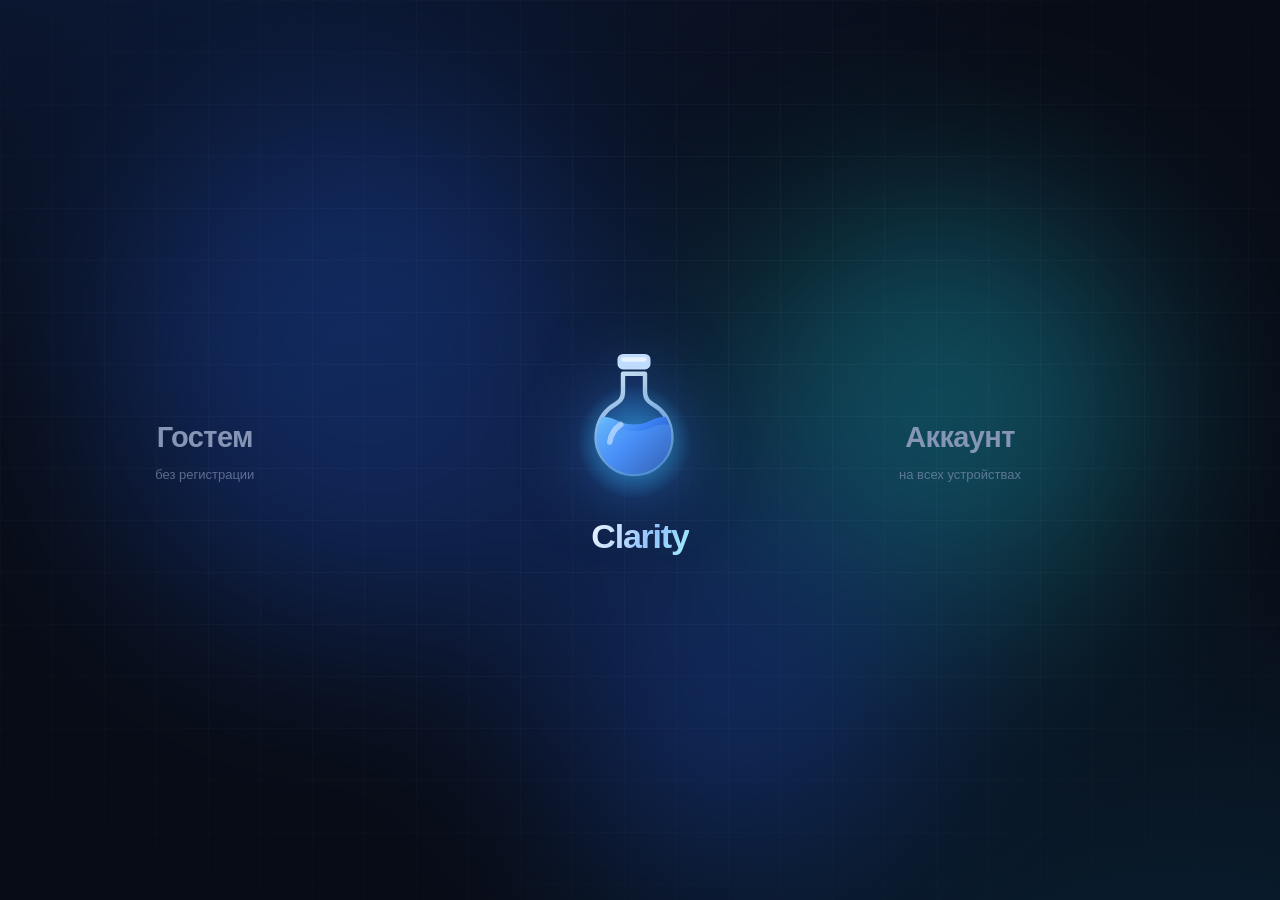
==== index.html @ 14eda7cd "ИИ сам собирает колоду по конспектам и предметам - кнопки сбора: в панели ИИ, на экране предмета и в" ====
<!DOCTYPE html>
<html lang="ru">
<head>
<meta charset="utf-8">
<meta name="viewport" content="width=device-width,initial-scale=1">
<meta http-equiv="Cache-Control" content="no-cache, must-revalidate">
<title>Clarity — конспекты</title>
<link rel="icon" href="favicon.svg" type="image/svg+xml">
<link rel="apple-touch-icon" href="favicon.svg">
<meta name="theme-color" content="#080c16">
<meta name="description" content="Clarity — конспекты по предметам: папки, рисование от руки, файлы, карточки, тесты и ИИ-ассистент.">
<link rel="stylesheet" href="style.css?v=28">
</head>
<body>

<!-- ЗАГРУЗКА -->
<div id="boot" class="boot">
  <svg class="boot-flask" viewBox="0 0 120 148" width="84" height="104">
    <defs>
      <linearGradient id="b-liq" x1="26" y1="58" x2="94" y2="126" gradientUnits="userSpaceOnUse">
        <stop stop-color="#7dd3fc"/><stop offset=".5" stop-color="#3b82f6"/><stop offset="1" stop-color="#1e3a8a"/>
      </linearGradient>
      <clipPath id="b-in">
        <path d="M50 34v16c0 7-3.4 9.4-6.8 11.6a34 34 0 1 0 33.6 0C73.4 59.4 70 57 70 50V34Z"/>
      </clipPath>
    </defs>
    <rect x="45" y="16" width="30" height="14" rx="5" fill="#bfdbfe"/>
    <path d="M50 34v16c0 7-3.4 9.4-6.8 11.6a34 34 0 1 0 33.6 0C73.4 59.4 70 57 70 50V34Z"
          fill="#1e3a8a" fill-opacity=".2" stroke="#93c5fd" stroke-width="4" stroke-linejoin="round"/>
    <g clip-path="url(#b-in)"><rect class="b-fill" x="20" y="140" width="80" height="120" fill="url(#b-liq)"/></g>
  </svg>
  <div class="boot-name">CLARITY</div>
</div>

<!-- ЭКРАН ВХОДА -->
<div id="auth" class="auth">
  <div class="blobs"><i></i><i></i><i></i></div>

  <!-- выбор: гостем или с аккаунтом -->
  <div id="gate" class="gate">
    <button class="half" data-go="guest">
      <span class="half-in"><b>Гостем</b><i>без регистрации</i></span>
    </button>
    <button class="half" data-go="account">
      <span class="half-in"><b>Аккаунт</b><i>на всех устройствах</i></span>
    </button>

    <div class="gate-mid">
      <svg class="flask" viewBox="0 0 120 148" width="132" height="163" aria-hidden="true">
        <defs>
          <linearGradient id="fl-liq" x1="26" y1="58" x2="94" y2="126" gradientUnits="userSpaceOnUse">
            <stop stop-color="#7dd3fc"/><stop offset=".5" stop-color="#3b82f6"/><stop offset="1" stop-color="#1e3a8a"/>
          </linearGradient>
          <linearGradient id="fl-gls" x1="40" y1="20" x2="86" y2="140" gradientUnits="userSpaceOnUse">
            <stop stop-color="#e0f2fe"/><stop offset="1" stop-color="#60a5fa" stop-opacity=".5"/>
          </linearGradient>
          <radialGradient id="fl-halo">
            <stop stop-color="#38bdf8" stop-opacity=".75"/><stop offset="1" stop-color="#38bdf8" stop-opacity="0"/>
          </radialGradient>
          <clipPath id="fl-in">
            <path d="M50 34v16c0 7-3.4 9.4-6.8 11.6a34 34 0 1 0 33.6 0C73.4 59.4 70 57 70 50V34Z"/>
          </clipPath>
        </defs>

        <circle class="halo" cx="60" cy="96" r="52" fill="url(#fl-halo)"/>

        <rect x="45" y="16" width="30" height="14" rx="5" fill="#bfdbfe"/>
        <rect x="48.5" y="19" width="23" height="4" rx="2" fill="#f0f9ff" opacity=".8"/>

        <path d="M50 34v16c0 7-3.4 9.4-6.8 11.6a34 34 0 1 0 33.6 0C73.4 59.4 70 57 70 50V34Z"
              fill="#1e3a8a" fill-opacity=".22" stroke="url(#fl-gls)" stroke-width="4" stroke-linejoin="round"/>

        <g clip-path="url(#fl-in)">
          <g class="wave">
            <path d="M-60 80c15 0 15-7 30-7s15 7 30 7 15-7 30-7 15 7 30 7 15-7 30-7 15 7 30 7v80H-60Z" fill="url(#fl-liq)"/>
          </g>
          <g class="wave wave2">
            <path d="M-60 86c15 0 15-6 30-6s15 6 30 6 15-6 30-6 15 6 30 6 15-6 30-6 15 6 30 6v80H-60Z" fill="#60a5fa" opacity=".35"/>
          </g>
          <circle class="bub b1" cx="48" cy="120" r="4"/>
          <circle class="bub b2" cx="66" cy="120" r="2.6"/>
          <circle class="bub b3" cx="58" cy="120" r="3.2"/>
          <circle class="bub b4" cx="74" cy="120" r="2"/>
        </g>

        <path d="M38 96a23 23 0 0 1 10-16" stroke="#f0f9ff" stroke-width="5" stroke-linecap="round" opacity=".5"/>

        <g class="sparks" fill="#bae6fd">
          <path class="sp s1" d="M99 44l2.2 5.8L107 52l-5.8 2.2L99 60l-2.2-5.8L91 52l5.8-2.2Z"/>
          <path class="sp s2" d="M20 62l1.6 4.4L26 68l-4.4 1.6L20 74l-1.6-4.4L14 68l4.4-1.6Z"/>
          <path class="sp s3" d="M92 116l1.3 3.5 3.5 1.3-3.5 1.3-1.3 3.5-1.3-3.5-3.5-1.3 3.5-1.3Z"/>
        </g>
      </svg>
      <h1>Clarity</h1>
    </div>
  </div>

  <!-- форма -->
  <div id="form" class="auth-card hidden">
    <button id="back" class="back">←</button>
    <div class="tabs">
      <button class="tab on" data-tab="login">Вход</button>
      <button class="tab" data-tab="reg">Регистрация</button>
      <span class="tab-ink"></span>
    </div>

    <div id="g-wrap" class="g-wrap hidden">
      <div id="g-btn"></div>
      <div class="or"><span>или почтой</span></div>
    </div>

    <label class="fld"><span>Почта</span>
      <input id="auth-login" type="email" autocomplete="email"></label>
    <label class="fld"><span>Пароль</span>
      <input id="auth-pass" type="password" autocomplete="current-password"></label>
    <button id="btn-login" class="primary wide">Войти</button>
    <button id="btn-register" class="primary wide hidden">Создать аккаунт</button>
    <div id="auth-err" class="err"></div>
    <p class="tiny">Продолжая, вы принимаете
      <a href="terms.html" target="_blank">пользовательское соглашение</a></p>
  </div>
</div>

<!-- ПРИЛОЖЕНИЕ -->
<div id="app" class="app hidden">
  <aside class="sidebar">
    <div class="side-head">
      <span class="brand"><img src="logo.svg" alt="" width="18" height="18"><b>Clarity</b></span>
      <span id="who" class="who"></span>
      <button id="btn-logout" class="icon" title="Выйти">⏻</button>
    </div>
    <div class="views">
      <button id="v-notes" class="on">📓 Конспекты</button>
      <button id="v-study">🎓 Учить<span id="due-badge" class="badge hidden"></span></button>
      <button id="v-me">👤</button>
    </div>
    <input id="search" class="search" placeholder="Поиск…">
    <div id="tree" class="tree"></div>
    <button id="btn-folder" class="add-folder">+ Предмет</button>
    <button id="btn-settings" class="add-folder ghost">⚙ Настройки ИИ</button>
  </aside>

  <main class="main">
    <div id="empty" class="empty">
      <div class="empty-art">✎</div>
      <p>Выбери конспект слева или создай новый</p>
    </div>

    <!-- ПЕРВЫЙ ЗАПУСК -->
    <div id="welcome" class="welcome hidden">
      <div class="demo">
        <div class="demo-page">
          <div class="demo-title">Фотосинтез<span class="caret"></span></div>
          <div class="demo-line l1"></div>
          <div class="demo-line l2"></div>
          <div class="demo-word">хлоропласт</div>
          <div class="demo-line l3"></div>
        </div>
        <div class="demo-card">
          <span class="dc-term">хлоропласт</span>
          <span class="dc-def">органоид, где идёт фотосинтез</span>
        </div>
        <div class="demo-quiz">
          <span class="dq-q">Где идёт фотосинтез?</span>
          <span class="dq-a">в хлоропластах ✓</span>
        </div>
      </div>

      <h2>С чего начнём?</h2>
      <p class="wel-sub">Выбери предметы — для каждого появится своя папка</p>

      <div class="subjects">
        <button data-s="📐 Математика"></button>
        <button data-s="⚛️ Физика"></button>
        <button data-s="🧪 Химия"></button>
        <button data-s="🧬 Биология"></button>
        <button data-s="🏛 История"></button>
        <button data-s="⚖️ Обществознание"></button>
        <button data-s="✍️ Русский язык"></button>
        <button data-s="🇬🇧 Английский"></button>
        <button data-s="💻 Информатика"></button>
        <button data-s="📖 Литература"></button>
        <button data-s="🌍 География"></button>
        <button data-s="🎨 МХК"></button>
      </div>

      <div class="wel-acts">
        <button id="wel-skip">Пропустить</button>
        <button id="wel-go" class="primary" disabled>Создать</button>
      </div>
    </div>

    <div id="editor" class="editor hidden">
      <div class="toolbar">
        <input id="title" class="title" placeholder="Без названия">
        <div class="tools">
          <button data-cmd="bold" title="Жирный"><b>B</b></button>
          <button data-cmd="italic" title="Курсив"><i>I</i></button>
          <button data-cmd="underline" title="Подчёркнутый"><u>U</u></button>
          <button data-cmd="strikeThrough" title="Зачёркнутый"><s>S</s></button>
          <span class="sep"></span>
          <button data-block="h1">H1</button>
          <button data-block="h2">H2</button>
          <button data-cmd="insertUnorderedList" title="Маркированный список">•</button>
          <button data-cmd="insertOrderedList" title="Нумерованный список">1.</button>
          <button data-block="blockquote">❝</button>
          <button data-block="pre">&lt;/&gt;</button>
          <span class="sep"></span>
          <button id="btn-hl" title="Выделить">🖍</button>
          <button id="btn-table" title="Таблица">▦</button>
          <button id="btn-draw" title="Рисунок">✏️</button>
          <button id="btn-line" title="Разделитель">—</button>
          <button id="btn-file" title="Файл">📎</button>
          <button id="btn-exp" title="Экспорт в PDF или Word">⤓</button>
          <span class="sep"></span>
          <button id="btn-ai" class="ai-btn">✨ ИИ</button>
          <button id="btn-del" class="danger" title="Удалить">🗑</button>
        </div>
      </div>
      <div id="body" class="body" contenteditable="true" spellcheck="false"></div>
      <div id="files" class="files"></div>
      <div id="meta" class="meta"></div>
      <div id="saved" class="saved">сохранено</div>
    </div>

    <!-- ЭКРАН ПРЕДМЕТА -->
    <div id="subject" class="subject hidden"></div>

    <!-- ЛИЧНЫЙ КАБИНЕТ -->
    <div id="profile" class="study hidden"></div>

    <!-- УЧЁБА -->
    <div id="study" class="study hidden">
      <div class="st-tabs">
        <button class="st-tab on" data-st="cards">🎴 Карточки</button>
        <button class="st-tab" data-st="tests">📝 Тесты</button>
      </div>

      <div id="st-cards" class="st-pane">
        <div class="st-head">
          <select id="card-folder"></select>
          <span id="card-stat" class="st-stat"></span>
          <button id="card-all">Вся колода</button>
        </div>
        <div id="card-area"></div>
      </div>

      <div id="st-tests" class="st-pane hidden">
        <div class="st-head">
          <select id="test-src"></select>
          <select id="test-count">
            <option value="5">5 вопросов</option>
            <option value="10" selected>10 вопросов</option>
            <option value="15">15 вопросов</option>
          </select>
          <button id="test-gen" class="primary">Составить тест</button>
        </div>
        <div id="test-area"></div>
      </div>
    </div>
  </main>

  <!-- ИИ ПАНЕЛЬ -->
  <aside id="ai-panel" class="ai-panel hidden">
    <div class="ai-head">
      <b>✨ ИИ-ассистент</b>
      <button id="ai-close" class="icon">✕</button>
    </div>
    <div class="ai-actions">
      <button data-ai="structure">Структурировать</button>
      <button data-ai="improve">Улучшить текст</button>
      <button data-ai="table">Сделать таблицу</button>
      <button data-ai="summary">Краткий конспект</button>
      <button data-ai="questions">Вопросы для проверки</button>
      <button data-ai="terms">Выделить термины</button>
      <button id="ai-cards">🎴 Собрать карточки</button>
    </div>
    <textarea id="ai-prompt" placeholder="Или свой запрос к конспекту…"></textarea>
    <button id="ai-run" class="primary wide">Выполнить</button>
    <div id="ai-out" class="ai-out"></div>
    <div id="ai-apply" class="ai-apply hidden">
      <button id="ai-replace">Заменить конспект</button>
      <button id="ai-append">Добавить в конец</button>
    </div>
  </aside>
</div>

<!-- РИСОВАЛКА -->
<div id="draw-modal" class="modal hidden">
  <div class="modal-box draw-box">
    <div class="draw-tools">
      <input type="color" id="pen-color" value="#e9e6ff">
      <input type="range" id="pen-size" min="1" max="30" value="3">
      <button id="pen-mode" class="active">✏️ Кисть</button>
      <button id="eraser-mode">◻︎ Ластик</button>
      <button id="draw-undo" title="Отменить (⌘Z)">↶</button>
      <button id="draw-clear">Очистить</button>
      <span class="grow"></span>
      <button id="draw-cancel">Отмена</button>
      <button id="draw-save" class="primary">Вставить</button>
    </div>
    <canvas id="canvas" width="1200" height="700"></canvas>
  </div>
</div>

<!-- НАСТРОЙКИ -->
<div id="set-modal" class="modal hidden">
  <div class="modal-box">
    <h3>Настройки ИИ</h3>
    <p class="hint">Свой ключ Groq — если нужен. Хранится в браузере.</p>
    <input id="api-key" placeholder="свой ключ gsk_… (необязательно)">
    <select id="api-model">
      <option value="openai/gpt-oss-120b">gpt-oss-120b (умная)</option>
      <option value="qwen/qwen3.8-27b">qwen3.8-27b</option>
      <option value="openai/gpt-oss-20b">gpt-oss-20b (быстрая)</option>
      <option value="groq/compound">compound (с поиском)</option>
    </select>
    <div class="row">
      <button id="set-cancel">Отмена</button>
      <button id="set-save" class="primary">Сохранить</button>
    </div>
  </div>
</div>

<!-- ЭКСПОРТ -->
<div id="exp-modal" class="modal hidden">
  <div class="modal-box">
    <h3>Экспорт</h3>
    <div class="row-2">
      <label class="pick"><input type="radio" name="scope" value="note" checked><b>Этот конспект</b></label>
      <label class="pick"><input type="radio" name="scope" value="folder"><b>Весь предмет</b></label>
    </div>
    <label class="chk"><input type="checkbox" id="exp-toc" checked> Содержание в начале</label>
    <p class="warn">В окне печати сними галочку <b>«Колонтитулы»</b>.</p>
    <div class="row">
      <button id="exp-cancel">Отмена</button>
      <button id="exp-word">Word (.doc)</button>
      <button id="exp-pdf" class="primary">PDF</button>
    </div>
  </div>
</div>

<!-- УНИВЕРСАЛЬНЫЙ ДИАЛОГ -->
<div id="ask-modal" class="modal hidden">
  <div class="modal-box small">
    <h3 id="ask-title"></h3>
    <input id="ask-input">
    <div id="ask-extra" class="row-2 hidden">
      <label>Столбцов <input id="ask-cols" type="number" value="3" min="1" max="12"></label>
      <label>Строк <input id="ask-rows" type="number" value="3" min="1" max="30"></label>
    </div>
    <div class="row">
      <button id="ask-no">Отмена</button>
      <button id="ask-yes" class="primary">Готово</button>
    </div>
  </div>
</div>

<div id="sel-pop" class="sel-pop hidden"><button id="sel-card">🎴 В колоду</button></div>

<button id="burger" class="burger hidden">☰</button>
<div id="scrim" class="scrim"></div>

<input type="file" id="file-input" multiple hidden>
<div id="toast" class="toast"></div>

<script src="app.js?v=28"></script>
</body>
</html>
---- style.css ----
:root{
  --bg:#080c16; --bg2:#0d1220; --panel:#121a2b; --line:#22304a;
  --txt:#e6edff; --dim:#8595b5; --acc:#3b82f6; --acc2:#93c5fd;
  --ok:#34d399; --danger:#f87171;
  --ease:cubic-bezier(.2,.8,.25,1);
  --shadow:0 20px 60px #0008;
}
*{box-sizing:border-box}
html,body{height:100%}
body{
  margin:0;background:var(--bg);color:var(--txt);
  font:15px/1.6 -apple-system,BlinkMacSystemFont,"Segoe UI",Inter,sans-serif;
  overflow:hidden;-webkit-font-smoothing:antialiased;
}
::selection{background:#3b82f655}
::-webkit-scrollbar{width:9px;height:9px}
::-webkit-scrollbar-thumb{background:#ffffff14;border-radius:9px;border:2px solid transparent;background-clip:content-box}
::-webkit-scrollbar-thumb:hover{background:#ffffff28;background-clip:content-box}
::-webkit-scrollbar-track{background:transparent}

button{font:inherit;cursor:pointer;border:1px solid var(--line);background:var(--panel);
  color:var(--txt);border-radius:10px;padding:7px 12px;
  transition:background .2s var(--ease),border-color .2s var(--ease),
             transform .15s var(--ease),color .2s,box-shadow .2s}
button:hover{border-color:#3b82f688;background:#172033;transform:translateY(-1px)}
button:active{transform:translateY(0) scale(.97)}
button:focus-visible{outline:none;box-shadow:0 0 0 3px #3b82f644}
button.primary{background:linear-gradient(135deg,#2563eb,#60a5fa);border-color:transparent;
  color:#fff;font-weight:600;box-shadow:0 6px 20px #2563eb44}
button.primary:hover{filter:brightness(1.1);box-shadow:0 10px 28px #2563eb66}
button.danger:hover{border-color:var(--danger);color:var(--danger);background:#f8717118}
button.icon{border:none;background:none;padding:3px 6px;color:var(--dim);border-radius:8px}
button.icon:hover{color:var(--txt);background:#ffffff14;transform:none}
input,textarea,select{font:inherit;background:#0a1020;border:1px solid var(--line);
  color:var(--txt);border-radius:10px;padding:10px 12px;outline:none;width:100%;
  transition:border-color .2s,box-shadow .2s,background .2s}
input:focus,textarea:focus,select:focus{border-color:var(--acc);box-shadow:0 0 0 3px #3b82f626;background:#0f0f1a}
.hidden{display:none!important}
.grow{flex:1}

/* ---------- ВХОД ---------- */
.auth{position:fixed;inset:0;z-index:60;display:flex;overflow:hidden;
  background:
    radial-gradient(1500px 900px at 12% -15%,#12306e66,transparent 62%),
    radial-gradient(1200px 800px at 92% 115%,#0c4a6e55,transparent 62%),
    var(--bg);
  transition:opacity .4s var(--ease),transform .4s var(--ease)}
.auth:before{content:"";position:absolute;inset:0;pointer-events:none;
  background-image:linear-gradient(#ffffff08 1px,transparent 1px),
                   linear-gradient(90deg,#ffffff08 1px,transparent 1px);
  background-size:52px 52px;
  mask:radial-gradient(85% 75% at 50% 45%,#000 35%,transparent 100%);
  -webkit-mask:radial-gradient(85% 75% at 50% 45%,#000 35%,transparent 100%)}
.auth.gone{opacity:0;transform:scale(1.05);pointer-events:none}

.blobs{position:fixed;inset:0;filter:blur(100px);opacity:.32;pointer-events:none}
.blobs i{position:absolute;border-radius:50%;display:block}
.blobs i:nth-child(1){width:520px;height:520px;background:#2563eb;left:8%;top:12%;
  animation:drift 19s ease-in-out infinite}
.blobs i:nth-child(2){width:430px;height:430px;background:#22d3ee;right:10%;top:22%;
  animation:drift 23s ease-in-out infinite reverse}
.blobs i:nth-child(3){width:380px;height:380px;background:#2563eb;left:42%;bottom:4%;
  animation:drift 27s ease-in-out infinite}
@keyframes drift{33%{transform:translate(70px,-50px) scale(1.15)}
  66%{transform:translate(-60px,40px) scale(.9)}}

/* две половины экрана */
.gate{position:relative;display:flex;width:100%;animation:fade .5s var(--ease)}
.gate.leaving{opacity:0;transform:scale(.97);transition:.35s var(--ease)}
.half{flex:1;border:none;border-radius:0;background:none;color:var(--dim);
  display:flex;align-items:center;justify-content:center;padding:0;
  transition:flex .45s var(--ease),background .35s,color .35s}
.half:hover{flex:1.35;background:#3b82f60f;color:var(--txt);transform:none}
.half:first-child:hover{box-shadow:inset 60px 0 90px -60px #3b82f6aa}
.half:last-child:hover{box-shadow:inset -60px 0 90px -60px #3b82f6aa}
.half:active{transform:none}
.half-in{display:flex;flex-direction:column;gap:5px;transition:transform .35s var(--ease)}
.half:first-child .half-in{transform:translateX(-9vw)}
.half:last-child .half-in{transform:translateX(9vw)}
.half b{font-size:29px;font-weight:600;letter-spacing:-.6px}
.half i{font-style:normal;font-size:13px;opacity:.65}
.half:hover .half-in{transform:translateX(0) scale(1.04)}

.gate-mid{position:absolute;left:50%;top:50%;transform:translate(-50%,-50%);
  display:flex;flex-direction:column;align-items:center;pointer-events:none;z-index:2}
.gate-mid h1{margin:6px 0 0;font-size:34px;letter-spacing:-1.2px;
  background:linear-gradient(120deg,#fff,#93c5fd 60%,#a5f3fc);
  -webkit-background-clip:text;background-clip:text;color:transparent}
.flask{display:block;overflow:visible;animation:bob 4.5s ease-in-out infinite;
  filter:drop-shadow(0 8px 34px #3b82f6aa)}
@keyframes bob{50%{transform:translateY(-9px) rotate(-4deg)}}
.flask .halo{animation:halo 4s ease-in-out infinite;transform-origin:60px 96px}
@keyframes halo{0%,100%{opacity:.5;transform:scale(.9)}50%{opacity:1;transform:scale(1.1)}}
.flask .wave{animation:swim 5s linear infinite}
.flask .wave2{animation-duration:7s;animation-direction:reverse}
@keyframes swim{to{transform:translateX(60px)}}
.flask .bub{fill:#e0f2fe;opacity:0;animation:rise2 3.4s ease-in infinite}
.flask .b1{animation-delay:.2s}
.flask .b2{animation-delay:1.3s;animation-duration:4s}
.flask .b3{animation-delay:2.1s;animation-duration:3s}
.flask .b4{animation-delay:2.9s;animation-duration:4.4s}
@keyframes rise2{0%{opacity:0;transform:translateY(0) scale(.6)}15%{opacity:.75}
  80%{opacity:.5}100%{opacity:0;transform:translateY(-46px) scale(1.15)}}
.flask .sp{opacity:0;animation:twinkle 3.6s ease-in-out infinite}
.flask .s2{animation-delay:1.2s}
.flask .s3{animation-delay:2.3s}
@keyframes twinkle{0%,100%{opacity:0;transform:scale(.4)}50%{opacity:.9;transform:scale(1)}}

/* форма */
.auth-card{position:absolute;left:50%;top:50%;transform:translate(-50%,-50%);
  width:min(340px,92vw);padding:24px;border-radius:24px;
  background:#121a2bdd;backdrop-filter:blur(18px);border:1px solid #ffffff14;
  box-shadow:0 30px 90px #000a,0 0 70px #1d4ed82e;
  animation:rise .45s var(--ease)}
.back{position:absolute;left:14px;top:14px;border:none;background:none;color:var(--dim);
  font-size:17px;padding:4px 8px}
.back:hover{background:none;color:var(--txt);transform:translateX(-2px)}
.tabs{position:relative;display:flex;background:#0a1020;border:1px solid var(--line);
  border-radius:12px;padding:3px;margin:14px 0 16px}
.tab{flex:1;border:none;background:none;color:var(--dim);font-size:14px;padding:8px;
  border-radius:9px;z-index:1}
.tab:hover{background:none;color:var(--txt);transform:none}
.tab.on{color:#fff;font-weight:600}
.tab-ink{position:absolute;top:3px;bottom:3px;left:3px;width:calc(50% - 3px);border-radius:9px;
  background:linear-gradient(135deg,#2563eb,#60a5fa);box-shadow:0 4px 18px #2563ebaa;
  transition:transform .3s var(--ease)}
.tabs.reg .tab-ink{transform:translateX(100%)}
.fld{display:block;margin-bottom:12px}
.fld span{display:block;font-size:11.5px;color:var(--dim);margin-bottom:5px;
  text-transform:uppercase;letter-spacing:.7px}
.wide{width:100%}
.err{color:var(--danger);font-size:13px;min-height:19px;margin-top:9px;text-align:center}
.shake{animation:shake .4s}
@keyframes shake{25%{transform:translateX(-6px)}50%{transform:translateX(6px)}75%{transform:translateX(-3px)}}
.or{display:flex;align-items:center;gap:10px;color:var(--dim);font-size:12px;margin:4px 0 10px}
.or:before,.or:after{content:"";flex:1;height:1px;background:var(--line)}
.g-wrap{margin-bottom:4px}
#g-btn{display:flex;justify-content:center}
.auth-card button:disabled{opacity:.55;cursor:default}
@keyframes rise{from{opacity:0;transform:translate(-50%,-46%) scale(.96)}}
@keyframes fade{from{opacity:0}}

@media(max-width:760px){
  .gate{flex-direction:column}
  .half:first-child .half-in{transform:translateY(-14vh)}
  .half:last-child .half-in{transform:translateY(14vh)}
  .half:hover .half-in{transform:none}
  .half b{font-size:24px}
  .gate-mid h1{font-size:28px}
  .flask{width:104px;height:128px}
}

/* ---------- КАРКАС ---------- */
.app{display:flex;height:100vh;animation:fade .45s var(--ease)}
.sidebar{width:272px;flex:none;background:var(--bg2);border-right:1px solid var(--line);
  display:flex;flex-direction:column;padding:12px;z-index:20}
.side-head{display:flex;align-items:center;gap:8px;padding:2px 6px 12px}
.brand{display:flex;align-items:center;gap:7px;font-size:15px;letter-spacing:-.3px}
.brand b{background:linear-gradient(120deg,#e6edff,#93c5fd);-webkit-background-clip:text;
  background-clip:text;color:transparent}
.who{flex:1;text-align:right;font-size:12.5px;color:var(--dim);overflow:hidden;
  text-overflow:ellipsis;white-space:nowrap}
.search{margin-bottom:10px;padding:8px 11px;font-size:14px}
.tree{flex:1;overflow:auto;margin:0 -6px;padding:0 2px}
.tree-hint{color:var(--dim);font-size:13px;text-align:center;padding:26px 10px;line-height:1.8}
.add-folder{margin-top:8px;width:100%}
.add-folder.ghost{color:var(--dim);font-size:13px}

/* дерево */
.folder{margin:2px 0;animation:slide .32s var(--ease) both}
@keyframes slide{from{opacity:0;transform:translateX(-10px)}}
.f-row{display:flex;align-items:center;gap:7px;padding:7px 8px;border-radius:10px;
  cursor:pointer;transition:background .18s}
.f-row:hover{background:#ffffff0c}
.f-row .arw{transition:transform .25s var(--ease);color:var(--dim);font-size:10px}
.folder.open .f-row .arw{transform:rotate(90deg)}
.f-name{flex:1;overflow:hidden;text-overflow:ellipsis;white-space:nowrap;font-weight:500}
.count{font-size:11px;color:var(--dim);background:#ffffff0d;border-radius:20px;padding:1px 7px}
.f-row:hover .count{opacity:0;width:0;padding:0;overflow:hidden}
.f-act{display:flex;gap:1px;opacity:0;transform:translateX(6px);
  transition:opacity .2s,transform .2s var(--ease)}
.f-row:hover .f-act,.note:hover .f-act{opacity:1;transform:none}
.notes{max-height:0;overflow:hidden;opacity:0;
  transition:max-height .32s var(--ease),opacity .25s}
.folder.open .notes{max-height:3000px;opacity:1}
.note{display:flex;align-items:center;gap:7px;padding:6px 8px 6px 24px;border-radius:10px;
  cursor:pointer;color:var(--dim);font-size:14px;position:relative;
  animation:slide .3s var(--ease) both;transition:background .18s,color .18s}
.note:hover{background:#ffffff0c;color:var(--txt)}
.note .ico{font-size:12px;opacity:.7}
.note.active{background:linear-gradient(90deg,#3b82f62e,transparent);color:var(--txt)}
.note.active:before{content:"";position:absolute;left:8px;top:20%;bottom:20%;width:2px;
  background:var(--acc);border-radius:2px;animation:grow .3s var(--ease)}
@keyframes grow{from{transform:scaleY(0)}}
.n-name{flex:1;overflow:hidden;text-overflow:ellipsis;white-space:nowrap}

/* ---------- РЕДАКТОР ---------- */
.main{flex:1;overflow:auto;position:relative;scroll-behavior:smooth}
.empty{height:100%;display:grid;place-content:center;justify-items:center;color:var(--dim);gap:10px}
.empty-art{font-size:64px;opacity:.3;animation:float 4.5s ease-in-out infinite}
@keyframes float{50%{transform:translateY(-12px) rotate(-4deg)}}
.editor{max-width:880px;margin:0 auto;padding:26px 40px 140px}
.editor.in{animation:enter .4s var(--ease)}
@keyframes enter{from{opacity:0;transform:translateY(14px)}}
.title{border:none;background:none;font-size:34px;font-weight:700;padding:0;
  letter-spacing:-.9px;margin-bottom:10px}
.title:focus{box-shadow:none;background:none}
.toolbar{position:sticky;top:0;background:linear-gradient(var(--bg) 78%,transparent);
  padding-top:14px;z-index:5}
.tools{display:flex;flex-wrap:wrap;gap:4px;padding:8px 0 12px;border-bottom:1px solid var(--line)}
.tools button{padding:5px 10px;font-size:13px;border-color:transparent;background:#ffffff08}
.tools button.on{background:#3b82f633;border-color:#3b82f677;color:var(--acc2)}
.tools .sep{width:1px;background:var(--line);margin:3px 5px}
.ai-btn{background:linear-gradient(135deg,#2563eb,#22d3ee)!important;color:#fff;font-weight:600;
  box-shadow:0 4px 16px #0891b244}
.ai-btn:hover{filter:brightness(1.12)}
.body{min-height:52vh;padding:18px 0;outline:none;font-size:16.5px;line-height:1.78;
  border-radius:14px;transition:box-shadow .2s,background .2s}
.body.drop{box-shadow:0 0 0 2px var(--acc) inset;background:#3b82f610}
.body h1{font-size:28px;margin:24px 0 8px;letter-spacing:-.5px}
.body h2{font-size:22px;margin:20px 0 6px;color:var(--acc2)}
.body blockquote{border-left:3px solid var(--acc);margin:14px 0;padding:4px 16px;color:var(--acc2);
  background:#3b82f60d;border-radius:0 10px 10px 0}
.body pre{background:#0a1020;border:1px solid var(--line);border-radius:12px;padding:13px 15px;
  overflow:auto;font-family:ui-monospace,Menlo,monospace;font-size:14px}
.body hr{border:none;height:1px;background:linear-gradient(90deg,transparent,var(--line),transparent);
  margin:26px 0}
.body table{border-collapse:separate;border-spacing:0;width:100%;margin:16px 0;
  border:1px solid var(--line);border-radius:12px;overflow:hidden}
.body td,.body th{border-bottom:1px solid var(--line);border-right:1px solid var(--line);padding:9px 11px}
.body tr:last-child td{border-bottom:none}
.body td:last-child,.body th:last-child{border-right:none}
.body th{background:#ffffff0a;font-weight:600}
.body tbody tr{transition:background .15s}
.body tbody tr:hover{background:#ffffff06}
.body img{max-width:100%;border-radius:14px;border:1px solid var(--line);margin:10px 0;
  display:block;transition:transform .25s var(--ease),border-color .25s,box-shadow .25s}
.body img:hover{transform:scale(1.008);border-color:#3b82f688;box-shadow:0 12px 40px #0007}
.body ul,.body ol{padding-left:24px}
.body li{margin:3px 0}
.body a{color:var(--acc2)}

.files{display:flex;flex-wrap:wrap;gap:8px;margin-top:22px}
.file{display:flex;align-items:center;gap:9px;background:var(--panel);border:1px solid var(--line);
  border-radius:12px;padding:8px 13px;font-size:13px;animation:rise .3s var(--ease);
  transition:border-color .2s,transform .2s var(--ease),opacity .18s}
.file:hover{border-color:#3b82f677;transform:translateY(-2px)}
.file.out{opacity:0;transform:scale(.9)}
.file a{color:var(--txt);text-decoration:none;max-width:220px;overflow:hidden;
  text-overflow:ellipsis;white-space:nowrap}
.file a:hover{color:var(--acc2)}
.file .sz{color:var(--dim);font-size:11.5px}
.file button{border:none;background:none;color:var(--dim);padding:0 2px}
.file button:hover{color:var(--danger);background:none;transform:none}

.meta{margin-top:26px;color:var(--dim);font-size:12px;display:flex;gap:14px}
.saved{position:fixed;bottom:20px;left:50%;transform:translateX(-50%) translateY(24px);
  background:var(--panel);border:1px solid var(--line);border-radius:22px;padding:6px 16px;
  font-size:12px;color:var(--ok);opacity:0;pointer-events:none;
  transition:opacity .3s,transform .3s var(--ease)}
.saved.busy{color:var(--dim)}
.saved.show{opacity:1;transform:translateX(-50%) translateY(0)}

/* ---------- ИИ ---------- */
.ai-panel{width:344px;flex:none;background:var(--bg2);border-left:1px solid var(--line);
  padding:14px;display:flex;flex-direction:column;gap:10px;overflow:auto;z-index:15;
  animation:slideIn .34s var(--ease)}
@keyframes slideIn{from{transform:translateX(360px);opacity:.4}}
.ai-head{display:flex;justify-content:space-between;align-items:center}
.ai-actions{display:grid;grid-template-columns:1fr 1fr;gap:6px}
.ai-actions button{font-size:13px;padding:10px 6px}
.ai-actions button:hover{background:#3b82f61f}
#ai-prompt{min-height:72px;resize:vertical}
.wide{width:100%}
.ai-out{flex:1;background:#0a1020;border:1px solid var(--line);border-radius:12px;
  padding:13px;font-size:14px;overflow:auto;min-height:130px;line-height:1.65}
.ai-out h2{font-size:16px;color:var(--acc2);margin:12px 0 4px}
.ai-out table{border-collapse:collapse;width:100%;margin:8px 0}
.ai-out td,.ai-out th{border:1px solid var(--line);padding:5px 7px}
.ai-out ul,.ai-out ol{padding-left:20px;margin:6px 0}
.ai-apply{display:flex;gap:6px}
.ai-apply button{flex:1;font-size:13px}
.dots{color:var(--acc2)}
.dots:after{content:"";animation:dots 1.2s steps(4) infinite}
@keyframes dots{0%{content:""}25%{content:"."}50%{content:".."}75%{content:"..."}}

/* ---------- МОДАЛКИ ---------- */
.modal{position:fixed;inset:0;background:#000b;backdrop-filter:blur(8px);
  display:grid;place-items:center;z-index:50;opacity:0;transition:opacity .2s}
.modal.in{opacity:1}
.modal-box{background:var(--panel);border:1px solid var(--line);border-radius:18px;
  padding:22px;width:430px;max-width:92vw;display:flex;flex-direction:column;gap:11px;
  box-shadow:var(--shadow);transform:translateY(16px) scale(.96);
  transition:transform .26s var(--ease)}
.modal.in .modal-box{transform:none}
.modal-box.small{width:340px}
.modal-box h3{margin:0;font-size:18px}
.hint{color:var(--dim);font-size:12.5px;margin:0;line-height:1.5}
.row{display:flex;gap:8px;justify-content:flex-end}
.row-2{display:flex;gap:10px}
.row-2 label{flex:1;font-size:12.5px;color:var(--dim)}
.row-2 input{margin-top:4px}
.pick{flex:1;display:flex;align-items:center;gap:8px;background:#0a1020;border:1px solid var(--line);
  border-radius:12px;padding:11px 13px;font-size:13.5px;cursor:pointer;transition:border-color .2s,background .2s}
.pick:hover{border-color:#3b82f677}
.pick:has(:checked){border-color:var(--acc);background:#3b82f614}
.pick input{width:auto;accent-color:var(--acc)}
.chk{display:flex;align-items:center;gap:9px;color:var(--dim);font-size:13.5px;cursor:pointer}
.chk input{width:auto;accent-color:var(--acc)}
.warn{margin:0;font-size:12.5px;line-height:1.5;color:#bae6fd;background:#3b82f614;
  border:1px solid #3b82f62e;border-left:3px solid var(--acc);border-radius:10px;padding:10px 12px}
.warn b{color:#fff}

.draw-box{width:auto}
.draw-tools{display:flex;gap:8px;align-items:center;flex-wrap:wrap}
.draw-tools input[type=color]{width:42px;height:34px;padding:2px;cursor:pointer}
.draw-tools input[type=range]{width:110px;accent-color:var(--acc)}
.draw-tools button.active{border-color:var(--acc);background:#3b82f62b;color:var(--acc2)}
#canvas{background:#0a1020;border:1px solid var(--line);border-radius:14px;
  max-width:90vw;max-height:68vh;touch-action:none;cursor:crosshair}

/* ---------- ПРОЧЕЕ ---------- */
.toast{position:fixed;bottom:24px;right:24px;background:var(--panel);border:1px solid #3b82f688;
  border-radius:13px;padding:12px 18px;opacity:0;transform:translateY(16px) scale(.96);
  transition:opacity .28s,transform .28s var(--ease);pointer-events:none;z-index:99;
  box-shadow:var(--shadow)}
.toast.show{opacity:1;transform:none}
.burger{display:none;position:fixed;left:14px;bottom:14px;z-index:40;font-size:17px;
  width:44px;height:44px;border-radius:14px;box-shadow:var(--shadow)}
.scrim{position:fixed;inset:0;background:#000a;opacity:0;pointer-events:none;
  transition:opacity .3s;z-index:19}
.scrim.on{opacity:1;pointer-events:auto}

@media(max-width:760px){
  .burger{display:block}
  .sidebar{position:fixed;height:100%;width:82vw;max-width:300px;
    transform:translateX(-102%);transition:transform .32s var(--ease);box-shadow:var(--shadow)}
  .sidebar.open{transform:none}
  .editor{padding:16px 16px 120px}
  .title{font-size:27px}
  .ai-panel{position:fixed;right:0;height:100%;width:min(94vw,344px);z-index:30}
  .tools{gap:3px}
  .tools button{padding:6px 9px}
}
@media(prefers-reduced-motion:reduce){
  *{animation-duration:.01ms!important;transition-duration:.01ms!important}
}

/* ---------- УЧЁБА: карточки и тесты ---------- */
.views{display:flex;gap:6px;margin-bottom:10px}
.views button{flex:1;font-size:13px;padding:9px 6px;position:relative}
.views button.on{background:#3b82f626;border-color:#3b82f677;color:var(--acc2);font-weight:600}
.badge{position:absolute;top:-5px;right:-5px;min-width:18px;height:18px;border-radius:10px;
  background:var(--acc);color:#fff;font-size:11px;font-weight:700;line-height:18px;
  padding:0 5px;box-shadow:0 3px 10px #3b82f688;animation:rise .3s var(--ease)}
.tree.dim{opacity:.45;transition:opacity .3s}

.study{max-width:720px;margin:0 auto;padding:26px 30px 90px;animation:enter .4s var(--ease)}
.st-tabs{display:flex;gap:6px;margin-bottom:20px}
.st-tabs .st-tab{flex:1;padding:11px}
.st-tab.on{background:linear-gradient(135deg,#2563eb,#60a5fa);border-color:transparent;
  color:#fff;font-weight:600;box-shadow:0 6px 20px #2563eb44}
.st-head{display:flex;gap:8px;align-items:center;margin-bottom:20px;flex-wrap:wrap}
.st-head select{width:auto;flex:1;min-width:130px;padding:8px 11px;font-size:13.5px}
.st-head button{white-space:nowrap}
.st-stat{font-size:12.5px;color:var(--dim)}
.st-empty{text-align:center;color:var(--dim);padding:50px 20px}
.st-empty .big{font-size:52px;opacity:.5;margin-bottom:12px;animation:float 4s ease-in-out infinite}
.st-empty p{margin:6px 0}
.st-empty .sm{font-size:13px;line-height:1.7;max-width:380px;margin:10px auto 18px}

/* флеш-карточка */
.flash{perspective:1400px;cursor:pointer;height:250px;margin-bottom:14px}
.fl-in{position:relative;width:100%;height:100%;transform-style:preserve-3d;
  transition:transform .6s var(--ease)}
.flash.flip .fl-in{transform:rotateY(180deg)}
.fl-face{position:absolute;inset:0;backface-visibility:hidden;border-radius:20px;
  border:1px solid var(--line);background:var(--panel);
  display:flex;flex-direction:column;align-items:center;justify-content:center;
  padding:28px;text-align:center;box-shadow:0 20px 50px #0007}
.fl-front{background:linear-gradient(160deg,#101a30,#121a2b)}
.fl-back{transform:rotateY(180deg);background:linear-gradient(160deg,#0f1c34,#121a2b);
  border-color:#3b82f655}
.fl-tag{position:absolute;top:14px;left:16px;font-size:11px;color:var(--dim);
  background:#ffffff0d;border-radius:20px;padding:3px 10px}
.fl-term{font-size:27px;font-weight:700;letter-spacing:-.5px;line-height:1.3}
.fl-hint{position:absolute;bottom:16px;font-size:11.5px;color:#6b7a99}
.fl-def{font-size:16px;line-height:1.65;color:var(--acc2)}
.fl-btns{display:flex;gap:8px;animation:rise .3s var(--ease)}
.fl-btns button{flex:1;padding:12px}
.fl-under{display:flex;justify-content:space-between;align-items:center;
  margin-top:14px;font-size:12.5px;color:var(--dim)}

/* колода списком */
.deck{display:flex;flex-direction:column;gap:6px;margin-bottom:14px;max-height:60vh;overflow:auto}
.deck-row{display:flex;align-items:center;gap:10px;background:var(--panel);
  border:1px solid var(--line);border-radius:12px;padding:10px 13px;font-size:13.5px}
.deck-row:hover{border-color:#3b82f655}
.deck-row>div{flex:1;min-width:0}
.deck-def{display:block;color:var(--dim);font-size:12.5px;margin-top:2px;
  overflow:hidden;text-overflow:ellipsis;white-space:nowrap}
.deck-box{color:var(--acc);font-size:9px;letter-spacing:1px}

/* тест */
.quiz{animation:enter .3s var(--ease)}
.q-bar{height:3px;background:#ffffff12;border-radius:3px;overflow:hidden;margin-bottom:16px}
.q-bar i{display:block;height:100%;background:linear-gradient(90deg,#2563eb,#22d3ee);
  transition:width .4s var(--ease)}
.q-num{font-size:12px;color:var(--dim);margin-bottom:8px}
.q-text{font-size:19px;font-weight:600;line-height:1.5;margin-bottom:18px}
.q-opts{display:flex;flex-direction:column;gap:8px}
.q-opt{text-align:left;padding:13px 16px;font-size:14.5px;line-height:1.45}
.q-opt.done{pointer-events:none;opacity:.65}
.q-opt.right{border-color:var(--ok);background:#34d39918;color:#6ee7b7;opacity:1}
.q-opt.wrong{border-color:var(--danger);background:#f8717118;color:#fca5a5;opacity:1}
.q-why{margin-top:14px;padding:12px 14px;border-radius:12px;font-size:13.5px;line-height:1.6}
.q-why.good{background:#34d39914;border:1px solid #34d39944}
.q-why.bad{background:#f8717114;border:1px solid #f8717144}
.q-why b{display:block;margin-bottom:3px}
#q-next{margin-top:14px}

.result{text-align:center;padding:26px 0;animation:rise .4s var(--ease)}
.score{width:150px;height:150px;margin:0 auto 18px;border-radius:50%;
  display:grid;place-content:center;font-size:40px;font-weight:700;
  background:conic-gradient(var(--acc) calc(var(--p)*1%),#ffffff10 0);position:relative}
.score:before{content:"";position:absolute;inset:9px;border-radius:50%;background:var(--bg)}
.score span{font-size:17px}
.score b{position:relative;font-weight:700}
.res-line{font-size:17px;font-weight:600;margin:0 0 4px}
.result .sm{color:var(--dim);font-size:13.5px;margin:0 0 20px}
.hist{margin-top:26px;text-align:left;font-size:12.5px;color:var(--dim);
  border-top:1px solid var(--line);padding-top:14px}
.hist div{display:flex;gap:10px;align-items:center;padding:5px 0}
.hist span{flex:1;overflow:hidden;text-overflow:ellipsis;white-space:nowrap}
.hist b{color:var(--acc2)}
.hist i{font-style:normal;opacity:.7}

/* кнопка «в колоду» над выделением */
.sel-pop{position:fixed;z-index:45;animation:rise .18s var(--ease)}
.sel-pop button{background:linear-gradient(135deg,#2563eb,#22d3ee);border:none;color:#fff;
  font-size:13px;font-weight:600;padding:8px 14px;border-radius:11px;
  box-shadow:0 8px 24px #0009}

/* ---------- ЗАГРУЗКА ---------- */
.boot{position:fixed;inset:0;z-index:100;pointer-events:none;display:grid;place-content:center;justify-items:center;gap:20px;
  background:radial-gradient(700px 500px at 50% 45%,#12306e88,transparent 70%),var(--bg);
  transition:opacity .55s var(--ease),transform .55s var(--ease)}
.boot.done{opacity:0;transform:scale(1.08);pointer-events:none}
.boot-flask{filter:drop-shadow(0 0 30px #38bdf888)}
.b-fill{animation:fillUp 1.5s var(--ease) forwards}
@keyframes fillUp{from{y:140}to{y:44}}
.boot-name{font:700 15px/1 Arial,sans-serif;letter-spacing:9px;color:#93c5fd;
  text-shadow:0 0 22px #38bdf8aa;animation:bootIn .9s var(--ease) both;animation-delay:.35s}
@keyframes bootIn{from{opacity:0;letter-spacing:22px}}

/* ---------- АНИМИРОВАННЫЙ БУТЫЛЁК ---------- */
.flask{display:block;margin:0 0 4px -12px;overflow:visible}
.flask .halo{animation:halo 4s ease-in-out infinite;transform-origin:60px 96px}
@keyframes halo{0%,100%{opacity:.5;transform:scale(.9)}50%{opacity:1;transform:scale(1.1)}}
.flask .wave{animation:swim 5s linear infinite}
.flask .wave2{animation-duration:7s;animation-direction:reverse}
@keyframes swim{to{transform:translateX(60px)}}
.flask .bub{fill:#e0f2fe;opacity:0;animation:rise2 3.4s ease-in infinite}
.flask .b1{animation-delay:.2s}
.flask .b2{animation-delay:1.3s;animation-duration:4s}
.flask .b3{animation-delay:2.1s;animation-duration:3s}
.flask .b4{animation-delay:2.9s;animation-duration:4.4s}
@keyframes rise2{
  0%{opacity:0;transform:translateY(0) scale(.6)}
  15%{opacity:.75}
  80%{opacity:.5}
  100%{opacity:0;transform:translateY(-46px) scale(1.15)}
}
.flask .sp{opacity:0;animation:twinkle 3.6s ease-in-out infinite}
.flask .s2{animation-delay:1.2s}
.flask .s3{animation-delay:2.3s}
@keyframes twinkle{0%,100%{opacity:0;transform:scale(.4)}50%{opacity:.9;transform:scale(1)}}

/* ---------- СИЯНИЕ ПО ИНТЕРФЕЙСУ ---------- */
.hero h1{text-shadow:0 0 60px #3b82f655}
.auth-card{box-shadow:0 30px 90px #000a,0 0 70px #1d4ed82e,inset 0 1px 0 #ffffff14}
.tab-ink{box-shadow:0 4px 18px #2563ebaa,0 0 24px #38bdf855}
.note.active:before{box-shadow:0 0 12px #3b82f6}
.views button.on{box-shadow:inset 0 0 22px #3b82f61f}
.st-tab.on,.ai-btn{box-shadow:0 6px 22px #2563eb55,0 0 28px #38bdf82e}
.fl-face{box-shadow:0 20px 50px #0008,0 0 40px #1d4ed824}
.fl-back{box-shadow:0 20px 50px #0008,0 0 60px #2563eb3d}
.score{filter:drop-shadow(0 0 26px #3b82f655)}
.badge{box-shadow:0 3px 10px #3b82f6aa,0 0 16px #38bdf866}
.body h2{text-shadow:0 0 26px #3b82f63d}
.q-opt.right{box-shadow:0 0 22px #34d3992e}
.toast{border-color:#3b82f688;box-shadow:var(--shadow),0 0 30px #1d4ed82e}
.big-guest{padding:14px;font-size:15.5px;letter-spacing:.3px}
.soon{line-height:1.6;margin-top:14px}
.google{display:flex;align-items:center;justify-content:center;gap:9px;padding:11px;
  background:#0e1626;font-weight:500}
.google:hover{background:#152136}
.link{width:100%;border:none;background:none;color:var(--dim);font-size:12.5px;padding:6px}
.link:hover{background:none;color:var(--acc2);transform:none}
.auth-card button:disabled{opacity:.55;cursor:default}
.who.offline{color:#fbbf24}
.who.offline:after{content:" ●";font-size:9px}
.g-wrap{margin-bottom:4px}
#g-btn{display:flex;justify-content:center}

/* ---------- ЛИЧНЫЙ КАБИНЕТ ---------- */
.views button{padding:9px 4px}
#v-me{flex:0 0 42px;font-size:15px}
.me-head{display:flex;align-items:center;gap:14px;margin-bottom:22px}
.me-ava{width:52px;height:52px;flex:none;border-radius:16px;display:grid;place-content:center;
  font-size:22px;font-weight:700;color:#fff;
  background:linear-gradient(135deg,#2563eb,#22d3ee);box-shadow:0 8px 26px #2563eb55}
.me-name{font-size:18px;font-weight:600;overflow:hidden;text-overflow:ellipsis}
.me-sub{font-size:12.5px;color:var(--dim);margin-top:2px}
.me-call{display:flex;align-items:center;gap:14px;justify-content:space-between;
  background:#3b82f614;border:1px solid #3b82f62e;border-radius:16px;padding:14px 16px;margin-bottom:20px}
.me-call b{display:block;font-size:14.5px}
.me-call span{font-size:12.5px;color:var(--dim)}
.stats{display:grid;grid-template-columns:repeat(3,1fr);gap:8px;margin-bottom:14px}
.stat b{font-variant-numeric:tabular-nums}
.stat{background:var(--panel);border:1px solid var(--line);border-radius:14px;padding:14px 10px;
  text-align:center;transition:border-color .2s,transform .2s var(--ease)}
.stat:hover{border-color:#3b82f677;transform:translateY(-2px)}
.stat b{display:block;font-size:23px;letter-spacing:-.5px}
.stat i{font-style:normal;font-size:11.5px;color:var(--dim)}
.me-row{display:grid;grid-template-columns:1fr 1fr;gap:8px;margin-bottom:14px}
.me-box{background:var(--panel);border:1px solid var(--line);border-radius:16px;padding:16px}
.me-t{font-size:12px;color:var(--dim);margin-bottom:12px;text-transform:uppercase;letter-spacing:.6px}
.ring{width:104px;height:104px;margin:0 auto;border-radius:50%;display:grid;place-content:center;
  background:conic-gradient(var(--acc) calc(var(--p)*1%),#ffffff10 0);position:relative;
  filter:drop-shadow(0 0 20px #3b82f644)}
.ring:before{content:"";position:absolute;inset:8px;border-radius:50%;background:var(--panel)}
.ring b{position:relative;font-size:24px}
.ring span{font-size:13px}
.heat{display:grid;grid-template-columns:repeat(7,1fr);gap:4px;margin-bottom:10px}
.heat i{aspect-ratio:1;border-radius:4px;background:#ffffff0d;transition:transform .15s}
.heat i:hover{transform:scale(1.25)}
.heat .lv1{background:#2563eb66}
.heat .lv2{background:#3b82f6aa}
.heat .lv3{background:#60a5fa;box-shadow:0 0 10px #3b82f688}
.me-acts{display:flex;gap:8px;margin-top:18px}
.me-acts button{flex:1}
@media(max-width:620px){
  .stats{grid-template-columns:repeat(2,1fr)}
  .me-row{grid-template-columns:1fr}
}

.tiny{color:#6b7a99;font-size:11.5px;text-align:center;margin:12px 0 0;line-height:1.6}
.tiny a{color:var(--dim)}
.tiny a:hover{color:var(--acc2)}
.me-terms{margin:22px 0 0;font-size:12.5px}
.me-terms a{color:var(--dim);text-decoration:none}
.me-terms a:hover{color:var(--acc2)}

/* ---------- ПЕРВЫЙ ЗАПУСК ---------- */
.welcome{max-width:700px;margin:0 auto;padding:34px 30px 90px;text-align:center;
  animation:enter .45s var(--ease)}
.welcome h2{font-size:26px;letter-spacing:-.8px;margin:0 0 6px}
.wel-sub{color:var(--dim);font-size:14px;margin:0 0 24px}

/* живой пример: печатается конспект, из него рождаются карточка и вопрос */
.demo{position:relative;height:210px;margin-bottom:30px}
.demo-page{position:absolute;left:50%;top:0;transform:translateX(-50%);
  width:290px;text-align:left;background:var(--panel);border:1px solid var(--line);
  border-radius:16px;padding:18px 20px;box-shadow:0 18px 46px #0007}
.demo-title{font-size:17px;font-weight:600;color:var(--acc2);margin-bottom:12px;
  white-space:nowrap;overflow:hidden;width:0;
  animation:typing 2s steps(10) .4s forwards}
@keyframes typing{to{width:112px}}
.caret{display:inline-block;width:2px;height:15px;background:var(--acc);
  vertical-align:-2px;margin-left:2px;animation:blink .7s steps(1) infinite,fadeOut .3s 2.6s forwards}
@keyframes blink{50%{opacity:0}}
@keyframes fadeOut{to{opacity:0}}
.demo-line{height:7px;border-radius:4px;background:#ffffff14;margin-bottom:9px;
  opacity:0;transform:translateY(6px);animation:lineIn .5s var(--ease) forwards}
.l1{width:100%;animation-delay:2.5s}
.l2{width:82%;animation-delay:2.9s}
.l3{width:64%;animation-delay:4.4s}
@keyframes lineIn{to{opacity:1;transform:none}}
.demo-word{display:inline-block;font-size:12.5px;color:var(--acc2);background:#3b82f62e;
  border-radius:6px;padding:2px 7px;margin-bottom:9px;opacity:0;
  animation:wordIn .4s var(--ease) 3.4s forwards,wordOut .6s var(--ease) 4.6s forwards}
@keyframes wordIn{to{opacity:1}}
@keyframes wordOut{to{opacity:.25;transform:scale(.9)}}

.demo-card,.demo-quiz{position:absolute;background:var(--panel);border:1px solid #3b82f655;
  border-radius:14px;padding:11px 14px;text-align:left;opacity:0;
  box-shadow:0 14px 34px #0008,0 0 26px #2563eb2e;font-size:12.5px}
.demo-card{left:2%;top:96px;width:176px;
  animation:pop .6s var(--ease) 4.8s forwards,float2 3s ease-in-out 5.4s infinite}
.demo-quiz{right:2%;top:130px;width:186px;
  animation:pop .6s var(--ease) 5.6s forwards,float2 3.4s ease-in-out 6.2s infinite}
@keyframes pop{from{opacity:0;transform:translateY(14px) scale(.9)}to{opacity:1;transform:none}}
@keyframes float2{50%{transform:translateY(-6px)}}
.dc-term,.dq-q{display:block;font-weight:600;margin-bottom:3px}
.dc-def,.dq-a{display:block;color:var(--dim);font-size:11.5px;line-height:1.45}
.dq-a{color:#6ee7b7}

/* предметы */
.subjects{display:flex;flex-wrap:wrap;gap:8px;justify-content:center;margin-bottom:26px}
.subjects button{font-size:13.5px;padding:9px 14px;border-radius:20px;
  background:#ffffff08;border-color:transparent}
.subjects button:hover{background:#3b82f61f;border-color:#3b82f655}
.subjects button.on{background:#3b82f62e;border-color:var(--acc);color:var(--acc2);
  font-weight:600;box-shadow:0 0 18px #2563eb3d}
.wel-acts{display:flex;gap:8px;justify-content:center}
.wel-acts button{min-width:140px;padding:11px}
.wel-acts button:disabled{opacity:.45;cursor:default}
@media(max-width:620px){
  .welcome{padding:20px 16px 80px}
  .demo{height:240px}
  .demo-card{left:0;width:150px}
  .demo-quiz{right:0;width:158px}
}

/* ---------- ЭКРАН ПРЕДМЕТА ---------- */
.subject{max-width:820px;margin:0 auto;padding:30px 34px 90px;animation:enter .4s var(--ease)}
.sub-head{display:flex;align-items:flex-end;justify-content:space-between;gap:16px;margin-bottom:22px}
.sub-head h2{font-size:30px;letter-spacing:-1px;margin:0}
.sub-meta{color:var(--dim);font-size:13px;margin:4px 0 0}

.cards{display:grid;grid-template-columns:repeat(auto-fill,minmax(230px,1fr));gap:10px}
.ncard{display:flex;flex-direction:column;align-items:flex-start;gap:6px;text-align:left;
  padding:16px 17px;border-radius:16px;background:var(--panel);min-height:118px;
  animation:cardIn .45s var(--ease) both;position:relative;overflow:hidden}
@keyframes cardIn{from{opacity:0;transform:translateY(14px) scale(.97)}}
.ncard:before{content:"";position:absolute;left:0;top:0;bottom:0;width:3px;
  background:linear-gradient(var(--acc),#22d3ee);transform:scaleY(0);transform-origin:top;
  transition:transform .3s var(--ease)}
.ncard:hover{transform:translateY(-3px);border-color:#3b82f677;
  box-shadow:0 16px 36px #0008,0 0 26px #2563eb26}
.ncard:hover:before{transform:scaleY(1)}
.nc-t{font-size:15.5px;font-weight:600;letter-spacing:-.2px}
.nc-p{font-size:12.5px;color:var(--dim);line-height:1.5;flex:1}
.nc-d{font-size:11px;color:#5d6b87}

/* большая кнопка, когда конспектов ещё нет */
.big-add{display:grid;place-items:center;gap:16px;padding:56px 0 40px;color:var(--dim)}
.pulse{position:relative;width:92px;height:92px;border-radius:50%;border:none;
  background:linear-gradient(135deg,#2563eb,#60a5fa);color:#fff;
  box-shadow:0 14px 40px #2563eb66}
.pulse b{font-size:40px;font-weight:300;line-height:1;position:relative;z-index:2}
.pulse:hover{transform:scale(1.07)}
.pl-ring{position:absolute;inset:0;border-radius:50%;border:2px solid #60a5fa;
  animation:ripple 2.6s ease-out infinite}
.pl-ring.r2{animation-delay:1.3s}
@keyframes ripple{to{transform:scale(2.1);opacity:0}}
.big-add p{margin:0;font-size:14px}

/* пройденные темы */
.passed{margin-top:30px;background:var(--panel);border:1px solid var(--line);
  border-radius:16px;padding:18px;animation:cardIn .5s var(--ease) both;animation-delay:.15s}
.pass-row{display:flex;align-items:center;gap:12px;padding:7px 0;font-size:13px}
.pass-row>span:first-child{flex:1;overflow:hidden;text-overflow:ellipsis;white-space:nowrap}
.pass-bar{width:110px;height:5px;border-radius:5px;background:#ffffff10;overflow:hidden;flex:none}
.pass-bar i{display:block;height:100%;border-radius:5px;
  background:linear-gradient(90deg,#2563eb,#22d3ee);animation:grow2 .8s var(--ease) both}
@keyframes grow2{from{width:0!important}}
.pass-row b{color:var(--acc2);font-size:12.5px;width:38px;text-align:right}
.pass-row>i{font-style:normal;color:#5d6b87;font-size:11.5px;width:74px;text-align:right}
@media(max-width:620px){
  .subject{padding:20px 16px 80px}
  .sub-head h2{font-size:24px}
  .pass-bar{width:60px}
  .pass-row>i{display:none}
}
.me-sound{display:flex;align-items:center;gap:9px;margin-top:20px;color:var(--dim);
  font-size:13.5px;cursor:pointer}
.me-sound input{width:auto;accent-color:var(--acc)}
.sub-btns{display:flex;gap:8px;flex-wrap:wrap}
.st-empty button{margin-top:6px}
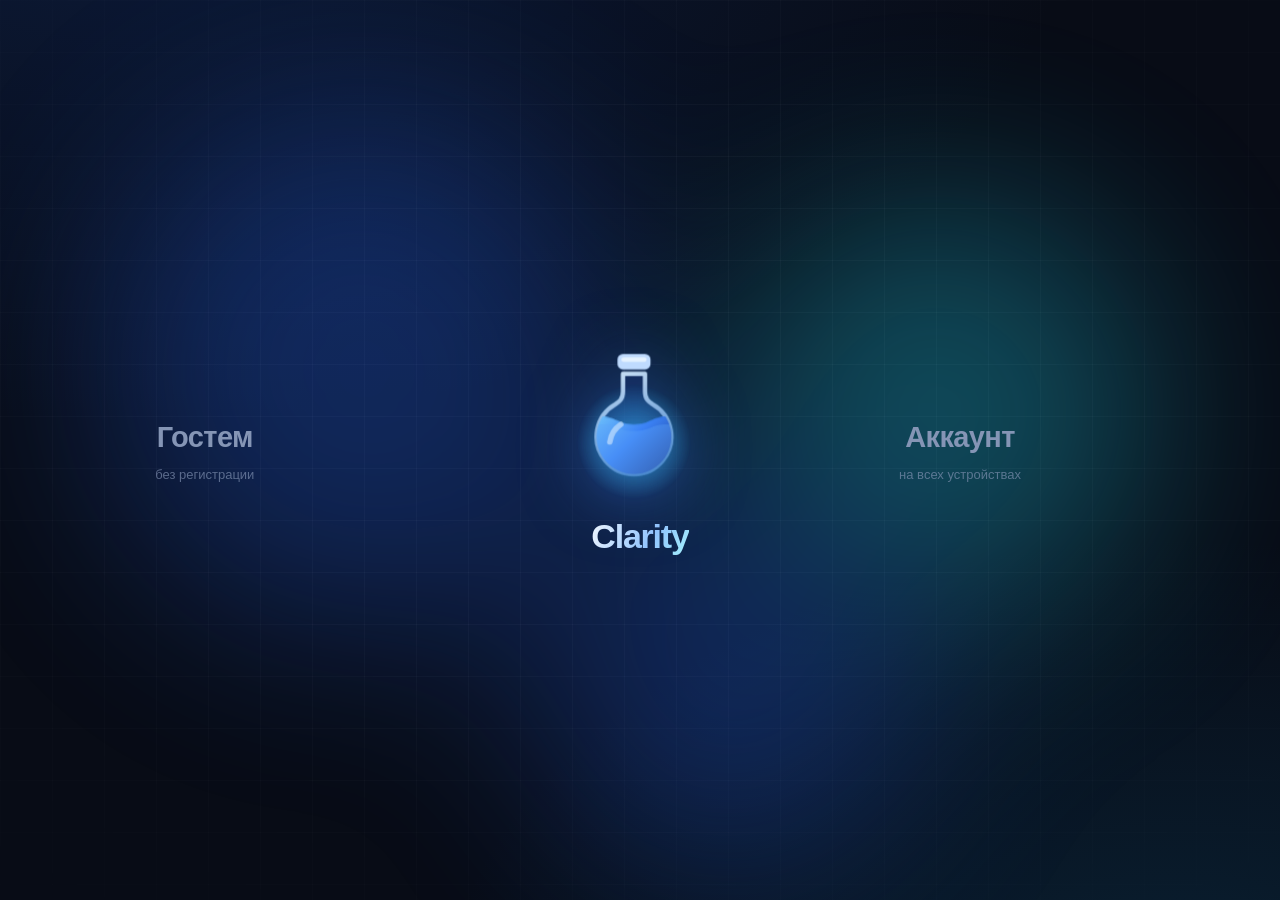
==== commit 24a69981: "Тише звук с разовым предложением его выключить, обложка и оглавление документа - громкость 0.008 вме" ====
--- a/index.html
+++ b/index.html
@@ -9,7 +9,7 @@
 <link rel="apple-touch-icon" href="favicon.svg">
 <meta name="theme-color" content="#080c16">
 <meta name="description" content="Clarity — конспекты по предметам: папки, рисование от руки, файлы, карточки, тесты и ИИ-ассистент.">
-<link rel="stylesheet" href="style.css?v=28">
+<link rel="stylesheet" href="style.css?v=29">
 </head>
 <body>
 
@@ -364,6 +364,6 @@
 <input type="file" id="file-input" multiple hidden>
 <div id="toast" class="toast"></div>
 
-<script src="app.js?v=28"></script>
+<script src="app.js?v=29"></script>
 </body>
 </html>
--- a/style.css
+++ b/style.css
@@ -669,3 +669,12 @@
 .me-sound input{width:auto;accent-color:var(--acc)}
 .sub-btns{display:flex;gap:8px;flex-wrap:wrap}
 .st-empty button{margin-top:6px}
+
+/* предложение выключить звук */
+.snd-tip{position:fixed;bottom:22px;left:50%;z-index:98;display:flex;align-items:center;gap:10px;
+  background:var(--panel);border:1px solid #3b82f655;border-radius:14px;padding:11px 13px;
+  font-size:13px;box-shadow:var(--shadow),0 0 30px #1d4ed82e;
+  transform:translate(-50%,26px);opacity:0;transition:.3s var(--ease)}
+.snd-tip.in{transform:translate(-50%,0);opacity:1}
+.snd-tip button{padding:6px 11px;font-size:12.5px}
+.snd-tip .tip-ok{background:linear-gradient(135deg,#2563eb,#60a5fa);border-color:transparent;color:#fff}
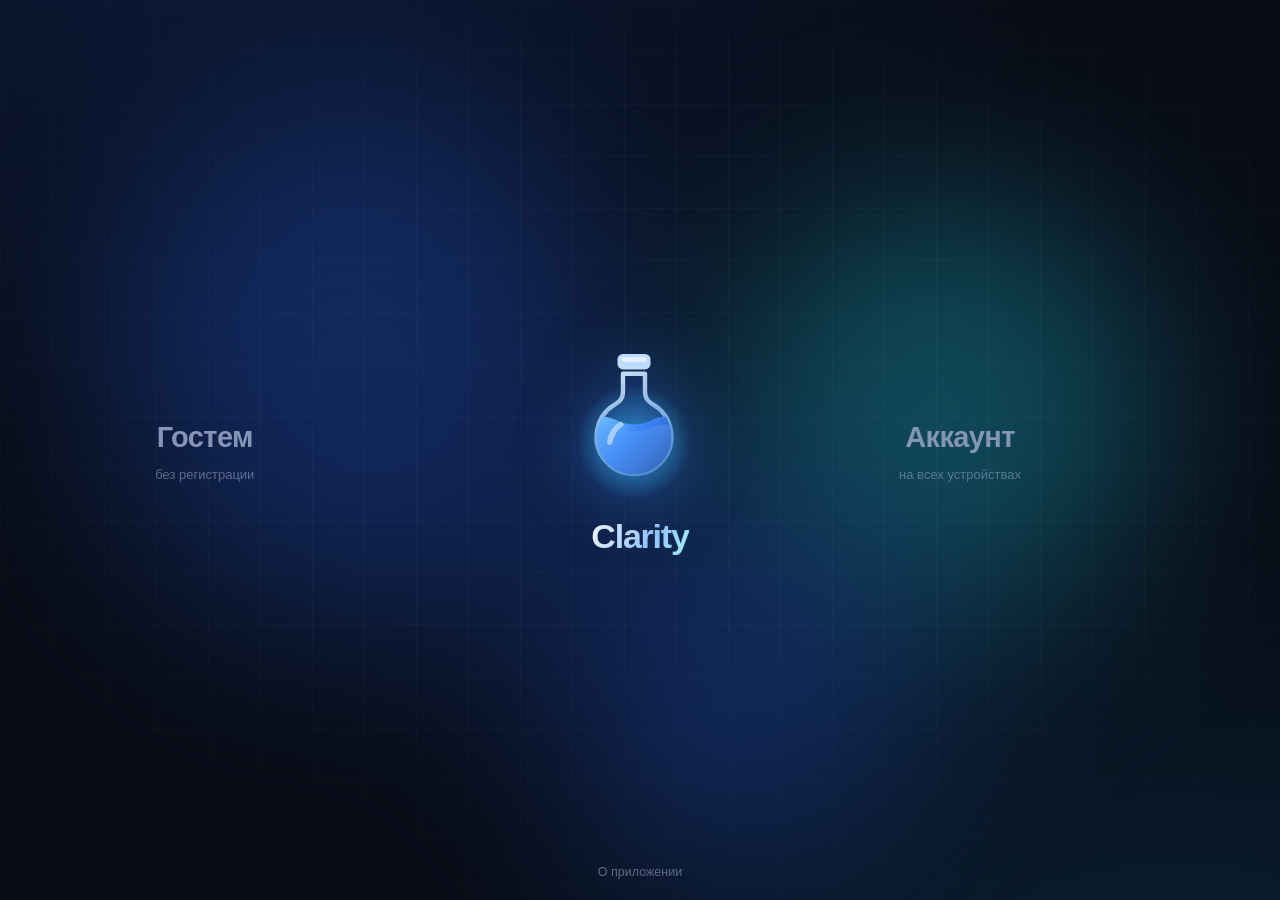
==== commit 98955c63: "Только выбор модели в настройках ИИ, подготовка к индексации - убрано поле для своего ключа - robots" ====
--- a/index.html
+++ b/index.html
@@ -8,8 +8,16 @@
 <link rel="icon" href="favicon.svg" type="image/svg+xml">
 <link rel="apple-touch-icon" href="favicon.svg">
 <meta name="theme-color" content="#080c16">
-<meta name="description" content="Clarity — конспекты по предметам: папки, рисование от руки, файлы, карточки, тесты и ИИ-ассистент.">
-<link rel="stylesheet" href="style.css?v=29">
+<meta name="description" content="Clarity — бесплатное приложение для учебных конспектов: папки по предметам, рисование от руки, карточки с интервальным повторением, тесты по конспектам и экспорт в PDF и Word.">
+<link rel="canonical" href="https://clarityapp.ru/">
+<meta property="og:type" content="website">
+<meta property="og:site_name" content="Clarity">
+<meta property="og:title" content="Clarity — конспекты, карточки и тесты">
+<meta property="og:description" content="Конспекты по предметам, карточки с интервальным повторением, тесты и экспорт в PDF и Word.">
+<meta property="og:url" content="https://clarityapp.ru/">
+<meta property="og:image" content="https://clarityapp.ru/logo.svg">
+<meta property="og:locale" content="ru_RU">
+<link rel="stylesheet" href="style.css?v=30">
 </head>
 <body>
 
@@ -119,6 +127,7 @@
     <p class="tiny">Продолжая, вы принимаете
       <a href="terms.html" target="_blank">пользовательское соглашение</a></p>
   </div>
+  <a class="about-link" href="about.html">О приложении</a>
 </div>
 
 <!-- ПРИЛОЖЕНИЕ -->
@@ -137,7 +146,7 @@
     <input id="search" class="search" placeholder="Поиск…">
     <div id="tree" class="tree"></div>
     <button id="btn-folder" class="add-folder">+ Предмет</button>
-    <button id="btn-settings" class="add-folder ghost">⚙ Настройки ИИ</button>
+    <button id="btn-settings" class="add-folder ghost">⚙ Модель ИИ</button>
   </aside>
 
   <main class="main">
@@ -306,9 +315,7 @@
 <!-- НАСТРОЙКИ -->
 <div id="set-modal" class="modal hidden">
   <div class="modal-box">
-    <h3>Настройки ИИ</h3>
-    <p class="hint">Свой ключ Groq — если нужен. Хранится в браузере.</p>
-    <input id="api-key" placeholder="свой ключ gsk_… (необязательно)">
+    <h3>Модель ИИ</h3>
     <select id="api-model">
       <option value="openai/gpt-oss-120b">gpt-oss-120b (умная)</option>
       <option value="qwen/qwen3.8-27b">qwen3.8-27b</option>
@@ -364,6 +371,6 @@
 <input type="file" id="file-input" multiple hidden>
 <div id="toast" class="toast"></div>
 
-<script src="app.js?v=29"></script>
+<script src="app.js?v=30"></script>
 </body>
 </html>
--- a/style.css
+++ b/style.css
@@ -678,3 +678,6 @@
 .snd-tip.in{transform:translate(-50%,0);opacity:1}
 .snd-tip button{padding:6px 11px;font-size:12.5px}
 .snd-tip .tip-ok{background:linear-gradient(135deg,#2563eb,#60a5fa);border-color:transparent;color:#fff}
+.about-link{position:absolute;bottom:18px;left:50%;transform:translateX(-50%);z-index:3;
+  color:#5d6b87;font-size:12.5px;text-decoration:none}
+.about-link:hover{color:var(--acc2)}
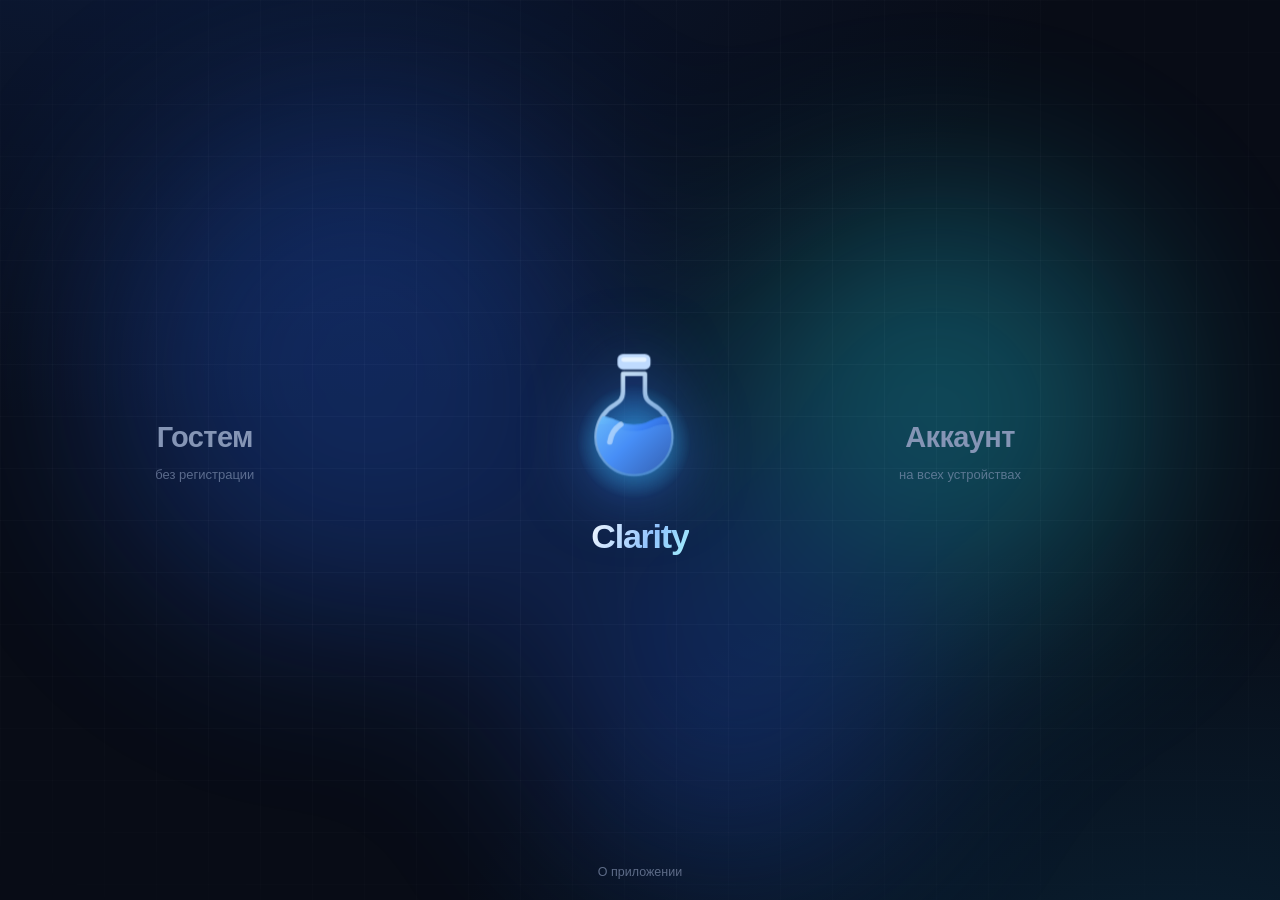
==== commit 60f9f465: "Раздел «Зачёт»: билеты и письменные ответы с проверкой по конспекту - свой список билетов или вопрос" ====
--- a/index.html
+++ b/index.html
@@ -17,7 +17,7 @@
 <meta property="og:url" content="https://clarityapp.ru/">
 <meta property="og:image" content="https://clarityapp.ru/logo.svg">
 <meta property="og:locale" content="ru_RU">
-<link rel="stylesheet" href="style.css?v=30">
+<link rel="stylesheet" href="style.css?v=33">
 </head>
 <body>
 
@@ -145,6 +145,7 @@
     </div>
     <input id="search" class="search" placeholder="Поиск…">
     <div id="tree" class="tree"></div>
+    <button id="btn-import" class="add-folder">⬆ Импорт конспекта</button>
     <button id="btn-folder" class="add-folder">+ Предмет</button>
     <button id="btn-settings" class="add-folder ghost">⚙ Модель ИИ</button>
   </aside>
@@ -243,6 +244,7 @@
       <div class="st-tabs">
         <button class="st-tab on" data-st="cards">🎴 Карточки</button>
         <button class="st-tab" data-st="tests">📝 Тесты</button>
+        <button class="st-tab" data-st="exam">🎓 Зачёт</button>
       </div>
 
       <div id="st-cards" class="st-pane">
@@ -252,6 +254,15 @@
           <button id="card-all">Вся колода</button>
         </div>
         <div id="card-area"></div>
+      </div>
+
+      <div id="st-exam" class="st-pane hidden">
+        <div class="st-head">
+          <select id="ex-folder"></select>
+          <button id="ex-tickets">Билеты</button>
+          <button id="ex-start" class="primary">Начать</button>
+        </div>
+        <div id="ex-area"></div>
       </div>
 
       <div id="st-tests" class="st-pane hidden">
@@ -283,6 +294,7 @@
       <button data-ai="questions">Вопросы для проверки</button>
       <button data-ai="terms">Выделить термины</button>
       <button id="ai-cards">🎴 Собрать карточки</button>
+      <button id="ai-map">🕸 Схема</button>
     </div>
     <textarea id="ai-prompt" placeholder="Или свой запрос к конспекту…"></textarea>
     <button id="ai-run" class="primary wide">Выполнить</button>
@@ -347,6 +359,38 @@
   </div>
 </div>
 
+<!-- БИЛЕТЫ -->
+<div id="tick-modal" class="modal hidden">
+  <div class="modal-box wide-box">
+    <h3>Билеты к зачёту</h3>
+    <p class="hint">По одному вопросу в строке. Если оставить пусто, вопросы придумает ИИ по конспектам.</p>
+    <textarea id="tick-text" placeholder="1. Понятие и признаки государства&#10;2. Формы правления&#10;3. Политические режимы"></textarea>
+    <div class="row">
+      <button id="tick-cancel">Отмена</button>
+      <button id="tick-save" class="primary">Сохранить</button>
+    </div>
+  </div>
+</div>
+
+<!-- ИМПОРТ -->
+<div id="imp-modal" class="modal hidden">
+  <div class="modal-box wide-box">
+    <h3>Импорт конспекта</h3>
+    <p class="hint">Вставь текст из Заметок или перетащи файл .txt / .md — ИИ разложит по заголовкам и спискам.</p>
+    <textarea id="imp-text" placeholder="Вставь сюда сырой текст…"></textarea>
+    <div class="row-2">
+      <label class="fld"><span>Предмет</span><select id="imp-folder"></select></label>
+      <label class="fld"><span>Название</span><input id="imp-title" placeholder="определится само"></label>
+    </div>
+    <label class="chk"><input type="checkbox" id="imp-more"> Дополнить пояснениями и примерами</label>
+    <label class="chk"><input type="checkbox" id="imp-map" checked> Нарисовать схему-паутинку</label>
+    <div class="row">
+      <button id="imp-cancel">Отмена</button>
+      <button id="imp-go" class="primary">Оформить</button>
+    </div>
+  </div>
+</div>
+
 <!-- УНИВЕРСАЛЬНЫЙ ДИАЛОГ -->
 <div id="ask-modal" class="modal hidden">
   <div class="modal-box small">
@@ -371,6 +415,6 @@
 <input type="file" id="file-input" multiple hidden>
 <div id="toast" class="toast"></div>
 
-<script src="app.js?v=30"></script>
+<script src="app.js?v=33"></script>
 </body>
 </html>
--- a/style.css
+++ b/style.css
@@ -681,3 +681,53 @@
 .about-link{position:absolute;bottom:18px;left:50%;transform:translateX(-50%);z-index:3;
   color:#5d6b87;font-size:12.5px;text-decoration:none}
 .about-link:hover{color:var(--acc2)}
+.q-src{display:block;margin-top:8px;padding-left:10px;border-left:2px solid #3b82f666;
+  color:var(--dim);font-size:12.5px;font-style:italic}
+
+/* импорт и схемы */
+.wide-box{width:min(620px,94vw)}
+#imp-text{min-height:210px;resize:vertical;font-size:13.5px;line-height:1.6}
+#imp-modal .row-2{gap:10px}
+#imp-modal .fld{flex:1;margin:0}
+.body img.mindmap{background:#0f1830;padding:10px;border-radius:16px}
+.ai-add{color:var(--acc2);border-bottom:1px dashed #3b82f666}
+
+/* ---------- ЗАЧЁТ ---------- */
+.ex-top{display:grid;grid-template-columns:repeat(3,1fr);gap:8px;margin-bottom:16px}
+.ex-stat{background:var(--panel);border:1px solid var(--line);border-radius:14px;
+  padding:13px 10px;text-align:center}
+.ex-stat b{display:block;font-size:21px}
+.ex-stat i{font-style:normal;font-size:11.5px;color:var(--dim)}
+.tick-list{display:flex;flex-direction:column;gap:6px}
+.tick{display:flex;align-items:center;gap:11px;text-align:left;padding:11px 13px;
+  border-radius:12px;font-size:13.5px;animation:cardIn .35s var(--ease) both}
+.tick .tn{flex:none;width:23px;height:23px;border-radius:7px;background:#ffffff0d;
+  display:grid;place-content:center;font-size:11.5px;color:var(--dim)}
+.tick .tt{flex:1;overflow:hidden;text-overflow:ellipsis;white-space:nowrap}
+.tick .ts{flex:none;font-weight:700;font-size:13px}
+.tick.ok{border-color:#3b82f655}
+.tick.ok .tn{background:#3b82f62e;color:var(--acc2)}
+.tick.s5 .ts,.tick.s4 .ts{color:var(--ok)}
+.tick.s3 .ts{color:#fbbf24}
+.tick.s2 .ts,.tick.s1 .ts,.tick.s0 .ts{color:var(--danger)}
+
+.ex-card{animation:enter .35s var(--ease)}
+.ex-q{font-size:19px;font-weight:600;line-height:1.5;margin-bottom:14px}
+#ex-ans{min-height:190px;resize:vertical;line-height:1.7;font-size:14.5px}
+.ex-acts{display:flex;gap:8px;justify-content:flex-end;margin-top:12px}
+.ex-res{display:flex;gap:16px;margin-top:18px;padding:16px;border-radius:16px;
+  background:var(--panel);border:1px solid var(--line);animation:rise .35s var(--ease)}
+.ex-res.good{border-color:#34d39966;box-shadow:0 0 26px #34d39914}
+.ex-res.mid{border-color:#fbbf2466}
+.ex-res.bad{border-color:#f8717166}
+.ex-score{flex:none;font-size:34px;font-weight:700;line-height:1}
+.ex-score span{font-size:14px;color:var(--dim)}
+.ex-res.good .ex-score{color:#6ee7b7}
+.ex-res.mid .ex-score{color:#fcd34d}
+.ex-res.bad .ex-score{color:#fca5a5}
+.ex-body{flex:1;font-size:13.5px;line-height:1.6}
+.ex-body b{display:block;margin:6px 0 2px;font-size:12.5px;color:var(--dim);
+  text-transform:uppercase;letter-spacing:.5px}
+.ex-body ul{margin:0;padding-left:18px}
+.ex-body li{margin:3px 0}
+#tick-text{min-height:200px;resize:vertical;line-height:1.7}
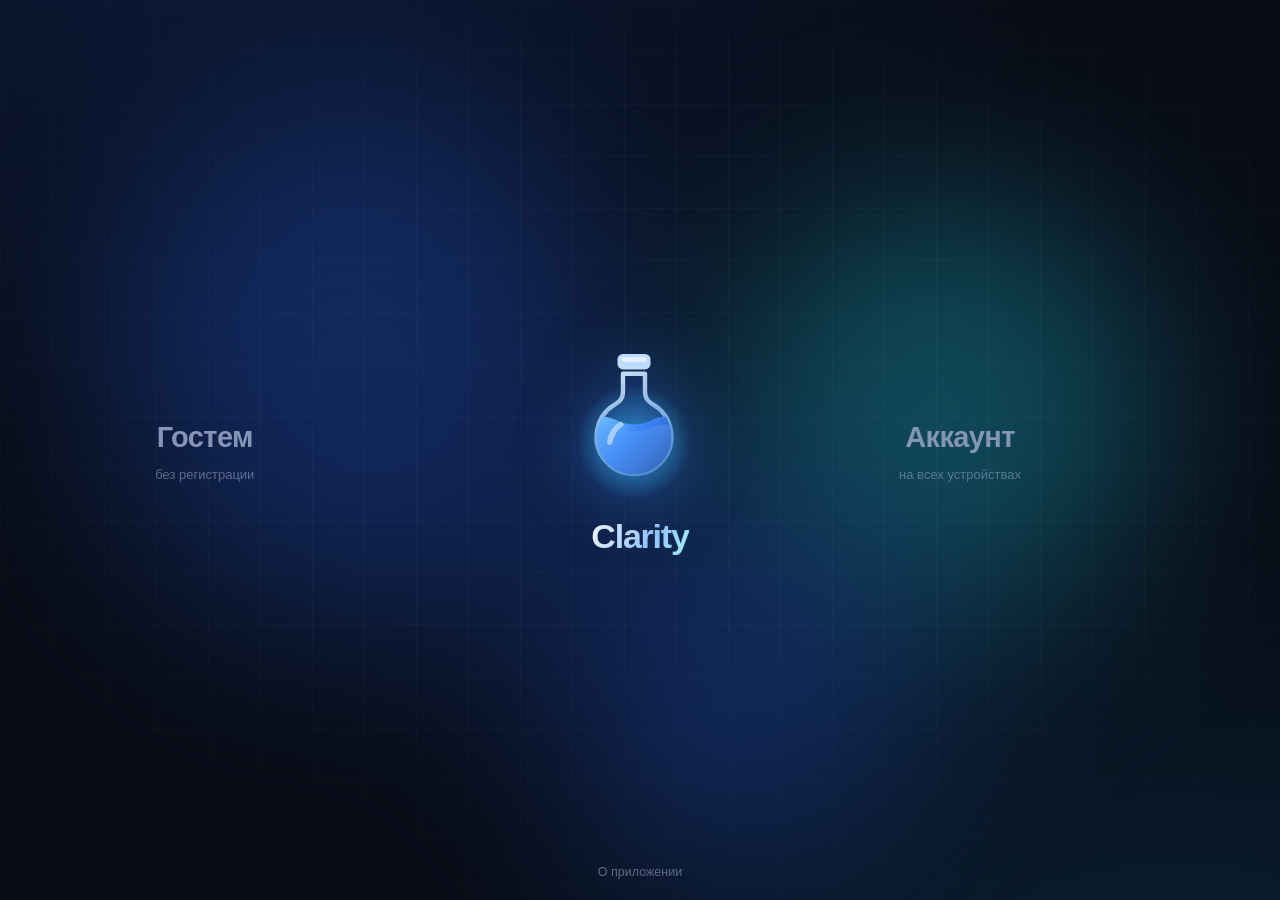
==== commit cd2bbb47: "Ссылки на конспекты, сборники предметов и группы одногруппников - публикация конспекта и сборника пр" ====
--- a/index.html
+++ b/index.html
@@ -17,7 +17,7 @@
 <meta property="og:url" content="https://clarityapp.ru/">
 <meta property="og:image" content="https://clarityapp.ru/logo.svg">
 <meta property="og:locale" content="ru_RU">
-<link rel="stylesheet" href="style.css?v=33">
+<link rel="stylesheet" href="style.css?v=34">
 </head>
 <body>
 
@@ -222,6 +222,7 @@
           <button id="btn-line" title="Разделитель">—</button>
           <button id="btn-file" title="Файл">📎</button>
           <button id="btn-exp" title="Экспорт в PDF или Word">⤓</button>
+          <button id="btn-share" title="Поделиться ссылкой">🔗</button>
           <span class="sep"></span>
           <button id="btn-ai" class="ai-btn">✨ ИИ</button>
           <button id="btn-del" class="danger" title="Удалить">🗑</button>
@@ -359,6 +360,22 @@
   </div>
 </div>
 
+<!-- ССЫЛКА -->
+<div id="link-modal" class="modal hidden">
+  <div class="modal-box">
+    <h3 id="link-title">Ссылка готова</h3>
+    <div class="link-row">
+      <input id="link-url" readonly>
+      <button id="link-copy" class="primary">Копировать</button>
+    </div>
+    <div id="link-groups" class="link-groups"></div>
+    <div class="row"><button id="link-close">Закрыть</button></div>
+  </div>
+</div>
+
+<!-- ЧУЖОЙ КОНСПЕКТ -->
+<div id="guest-view" class="guest-view hidden"></div>
+
 <!-- БИЛЕТЫ -->
 <div id="tick-modal" class="modal hidden">
   <div class="modal-box wide-box">
@@ -415,6 +432,6 @@
 <input type="file" id="file-input" multiple hidden>
 <div id="toast" class="toast"></div>
 
-<script src="app.js?v=33"></script>
+<script src="app.js?v=34"></script>
 </body>
 </html>
--- a/style.css
+++ b/style.css
@@ -731,3 +731,46 @@
 .ex-body ul{margin:0;padding-left:18px}
 .ex-body li{margin:3px 0}
 #tick-text{min-height:200px;resize:vertical;line-height:1.7}
+
+/* ---------- ССЫЛКИ И ГРУППЫ ---------- */
+.link-row{display:flex;gap:8px}
+.link-row input{font-size:13px}
+.link-groups{display:flex;flex-wrap:wrap;gap:6px}
+.link-groups .hint{width:100%;margin:4px 0 0}
+.gpost{font-size:12.5px;padding:7px 11px}
+.gpost:disabled{opacity:.6;color:var(--ok)}
+
+.grp{display:flex;align-items:center;gap:10px;background:var(--panel);border:1px solid var(--line);
+  border-radius:12px;padding:11px 13px;margin-bottom:6px;font-size:13.5px}
+.grp>div{flex:1;min-width:0}
+.grp b{display:block}
+.grp span{font-size:12px;color:var(--dim)}
+.grp-acts{display:flex;gap:8px;margin-top:8px}
+.grp-acts button{flex:1}
+.post{display:flex;align-items:center;gap:10px;padding:9px 12px;border-radius:11px;
+  background:#ffffff06;margin-bottom:5px;font-size:13.5px;animation:cardIn .3s var(--ease) both}
+.post>div{flex:1;min-width:0}
+.post b{display:block;overflow:hidden;text-overflow:ellipsis;white-space:nowrap}
+.post span{font-size:11.5px;color:var(--dim)}
+
+/* чужой конспект по ссылке */
+.guest-view{position:fixed;inset:0;z-index:70;overflow:auto;background:var(--bg);
+  animation:fade .3s var(--ease)}
+.gv-wrap{max-width:860px;margin:0 auto;padding:34px 30px 90px}
+.gv-head{display:flex;justify-content:space-between;gap:20px;align-items:flex-start;
+  padding-bottom:20px;border-bottom:1px solid var(--line);margin-bottom:26px}
+.gv-kind{font-size:12px;color:var(--acc2);text-transform:uppercase;letter-spacing:.7px}
+.gv-head h1{font-size:30px;letter-spacing:-1px;margin:6px 0 4px}
+.gv-meta{color:var(--dim);font-size:13px;margin:0}
+.gv-acts{display:flex;gap:8px;flex-wrap:wrap;flex:none}
+.gv-body article{margin-bottom:34px;animation:cardIn .4s var(--ease) both}
+.gv-body h2{font-size:22px;color:var(--acc2);margin:0 0 10px}
+.gv-body img{max-width:100%;border-radius:14px;border:1px solid var(--line)}
+.gv-body table{border-collapse:collapse;width:100%;margin:14px 0}
+.gv-body td,.gv-body th{border:1px solid var(--line);padding:8px 10px}
+.gv-body blockquote{border-left:3px solid var(--acc);margin:12px 0;padding:2px 14px;color:var(--acc2)}
+@media(max-width:620px){
+  .gv-wrap{padding:20px 16px 80px}
+  .gv-head{flex-direction:column}
+  .gv-head h1{font-size:24px}
+}
